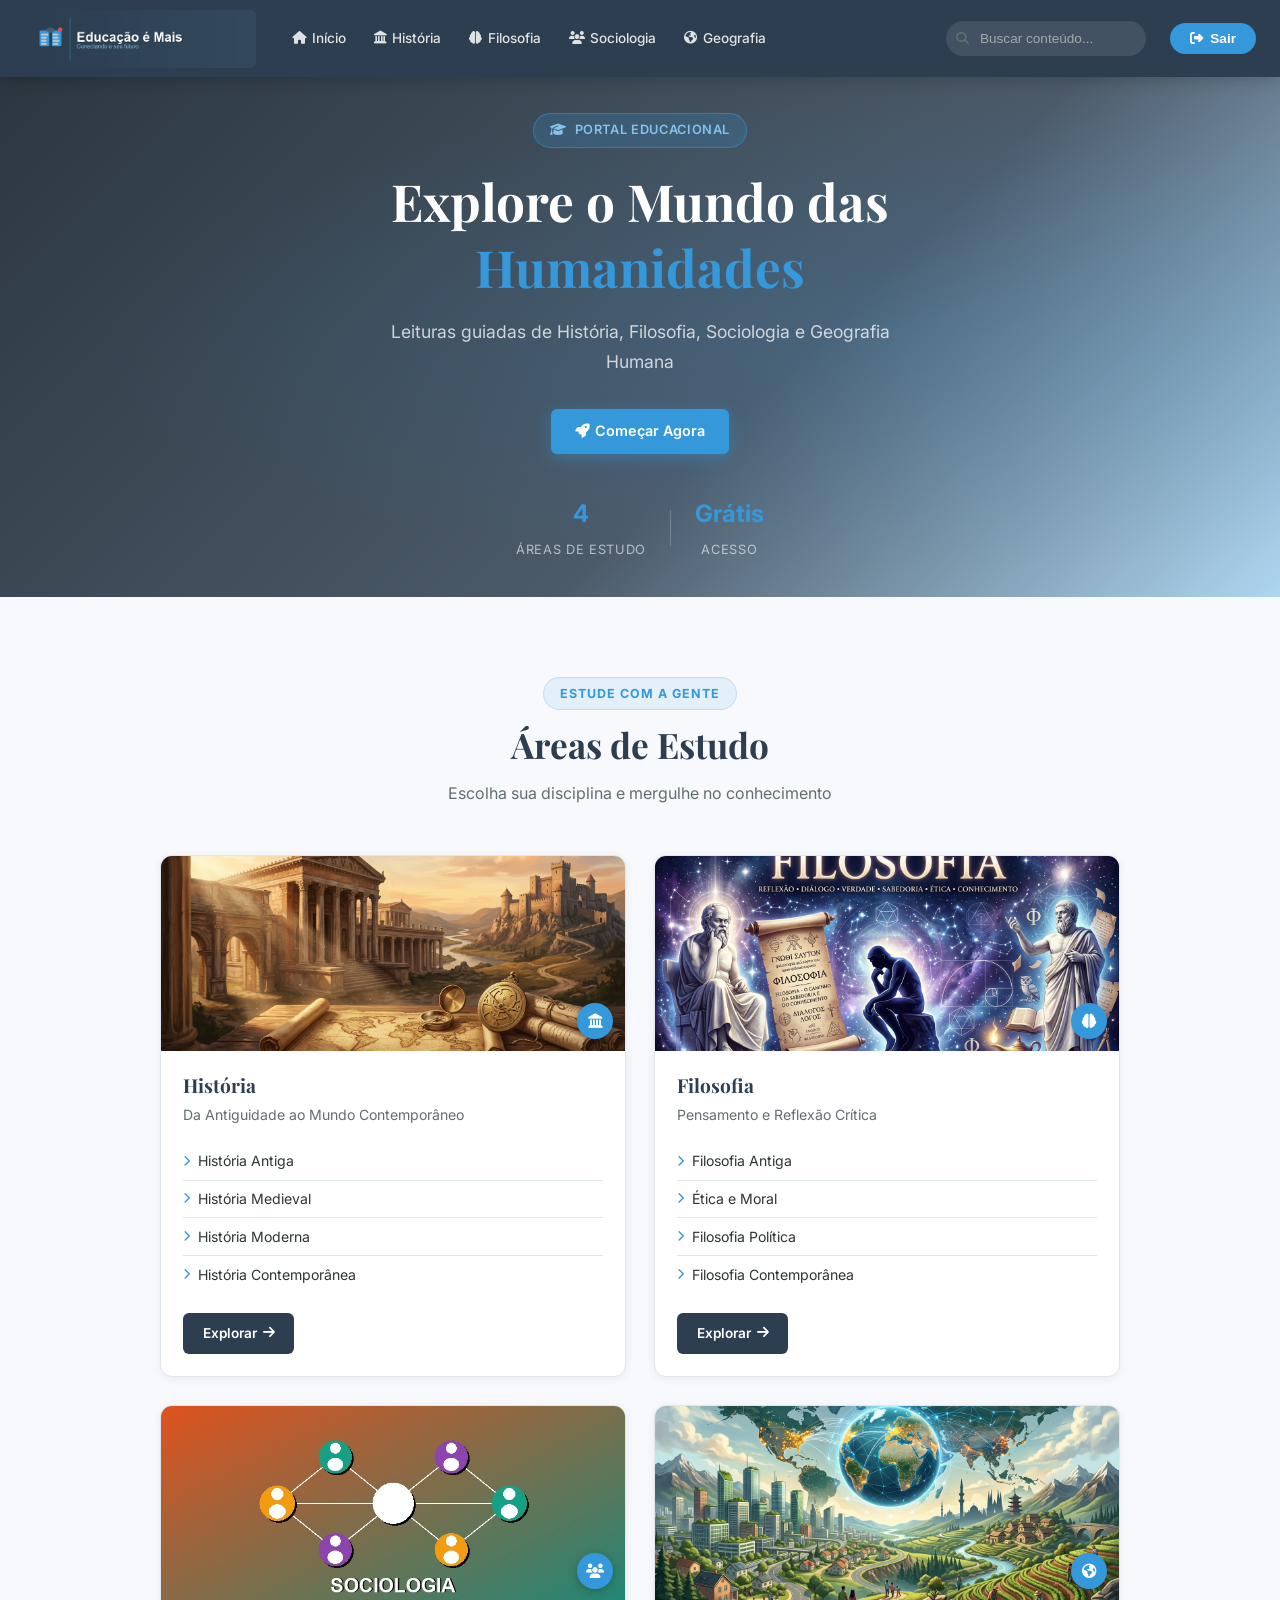
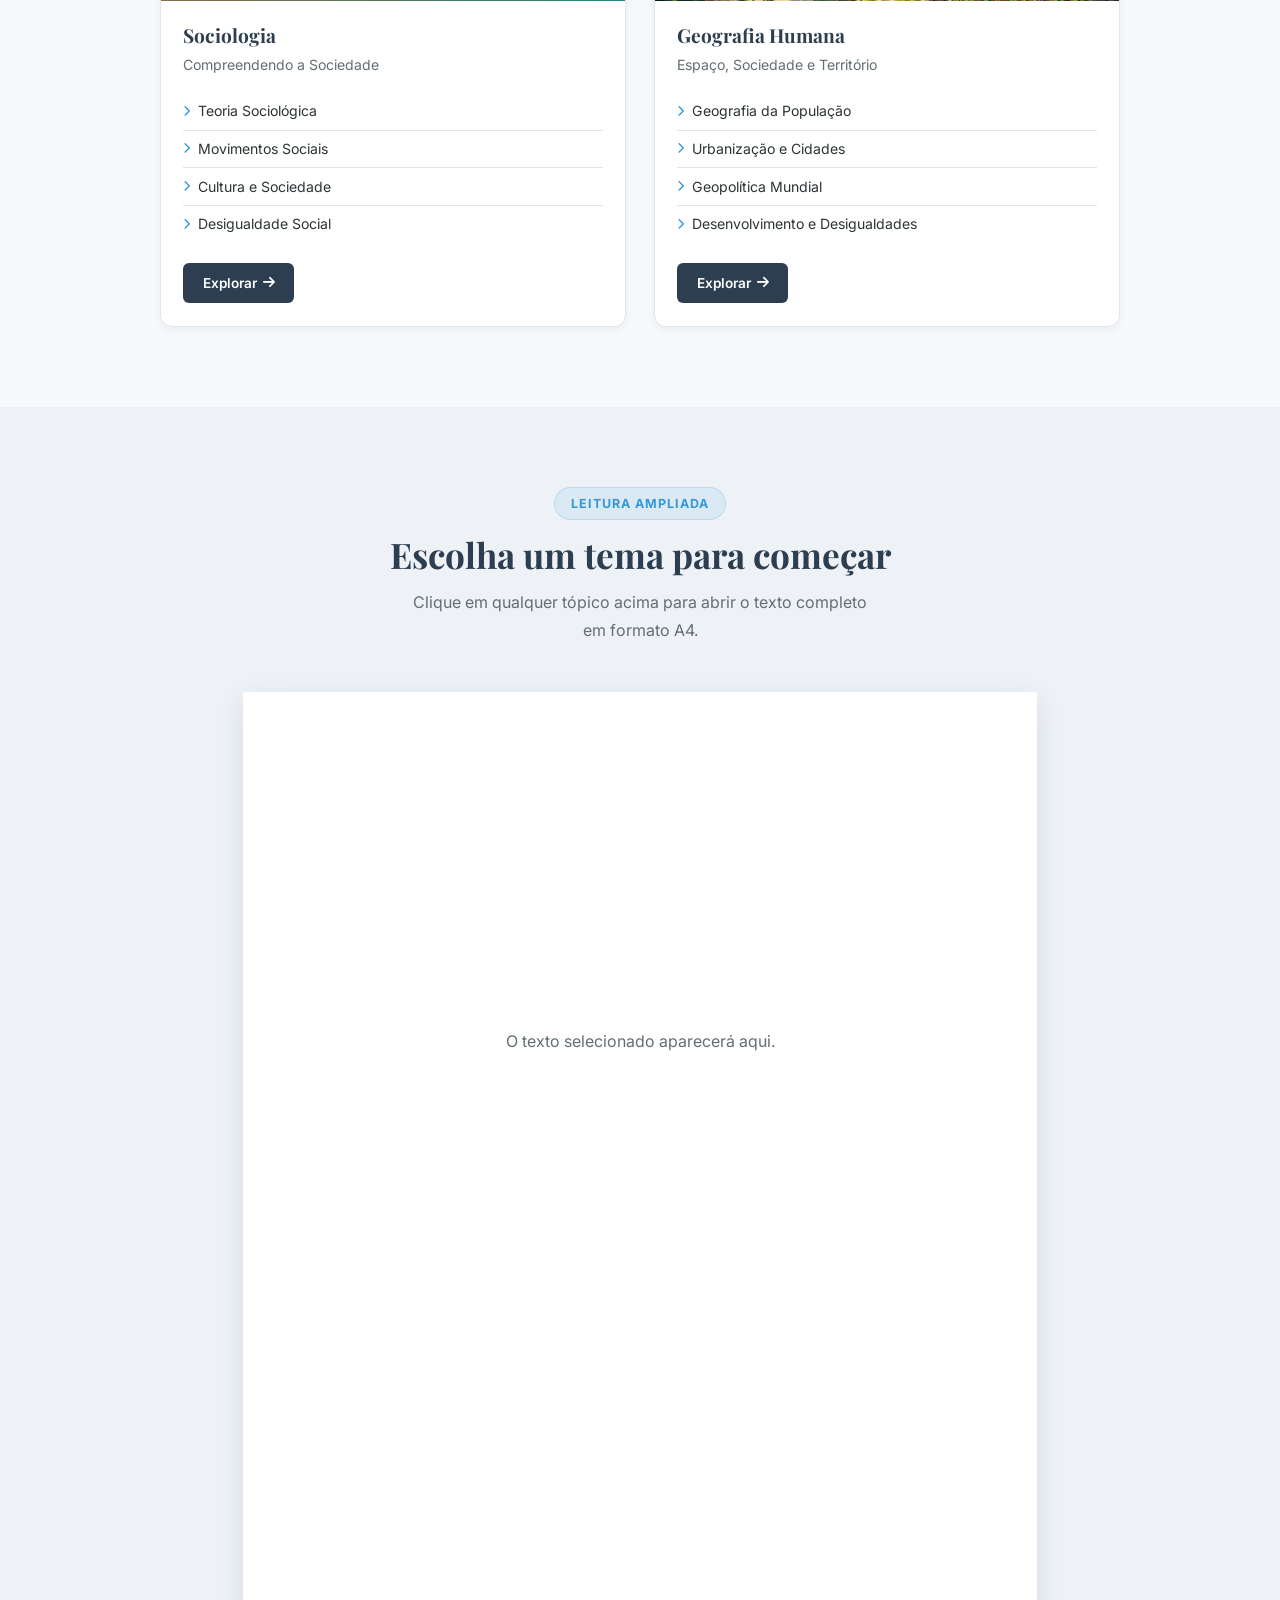
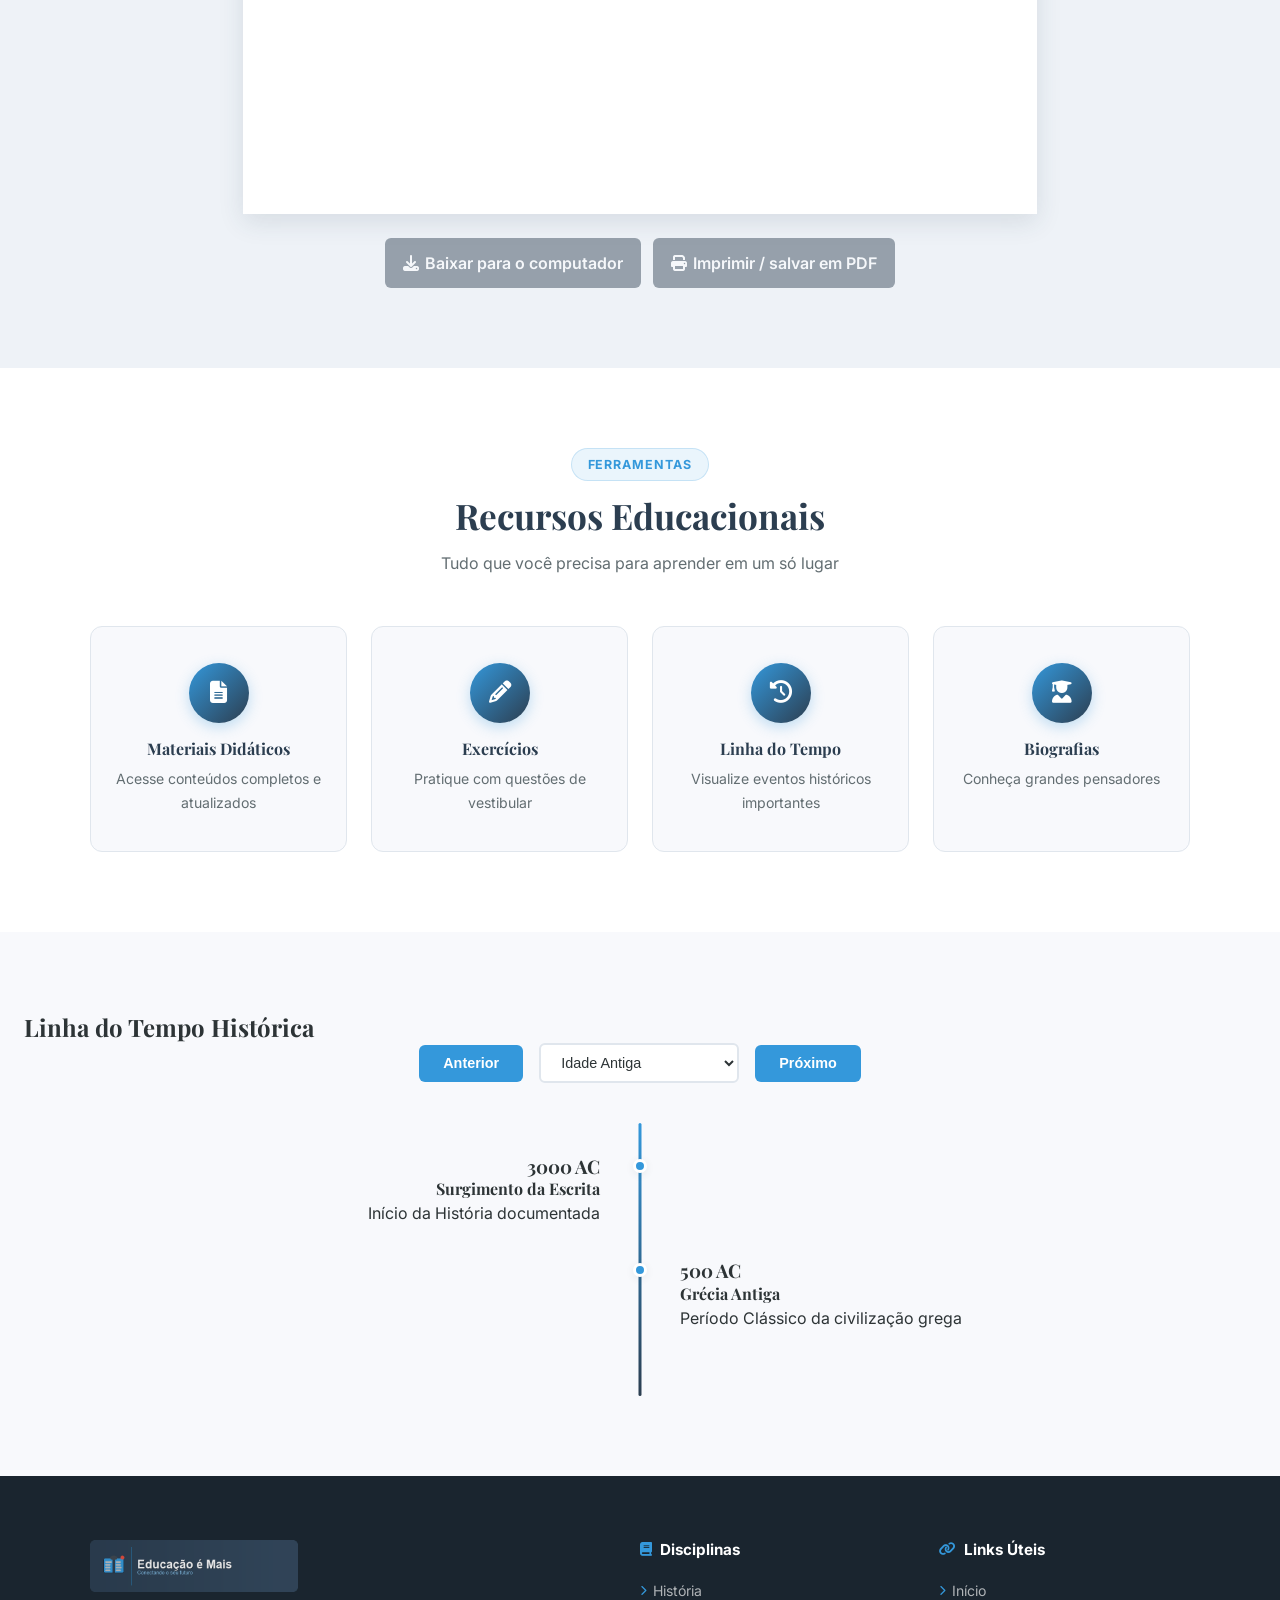
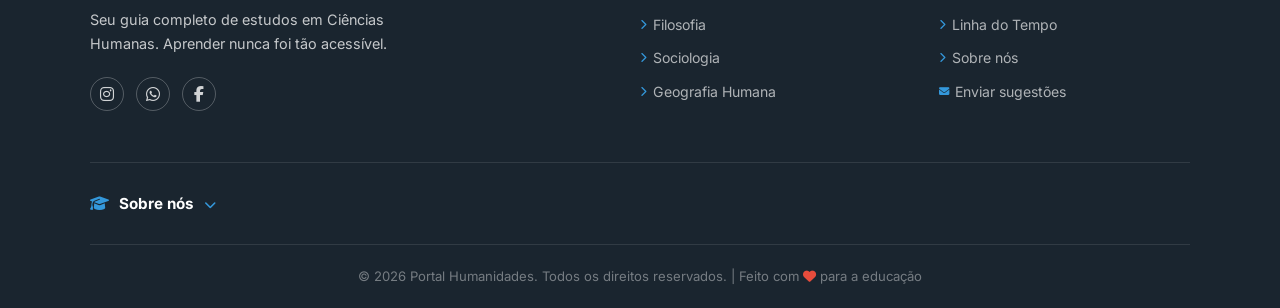
==== index.html @ 824247a7 "Add files via upload" ====
<!DOCTYPE html>
<html lang="pt-BR">

<head>
    <meta charset="UTF-8">
    <meta name="viewport" content="width=device-width, initial-scale=1.0">
    <meta name="description"
        content="Portal educacional focado em Ciências Humanas, oferecendo conteúdo em História, Filosofia, Sociologia e Geografia">
    <meta name="keywords" content="humanidades, história, filosofia, sociologia, geografia, educação">
    <meta name="author" content="Portal Humanidades">
    <meta name="robots" content="index, follow">
    <title>Portal Humanidades - Seu guia de estudos em Ciências Humanas</title>
    <link rel="stylesheet" href="styles.css">
    <link href="https://fonts.googleapis.com/css2?family=Inter:wght@300;400;500;600;700&family=Playfair+Display:wght@600;700&display=swap" rel="stylesheet">
    <link rel="stylesheet" href="https://cdnjs.cloudflare.com/ajax/libs/font-awesome/6.5.0/css/all.min.css">
</head>

<body>
    <header>
        <div id="header">
            <div id="logo">
                <a href="#inicio" aria-label="Ir para o início">
                    <img src="imagem/logotipo.png" alt="Portal Humanidades" class="logo-img" width="240" height="60">
                </a>
            </div>
            <nav class="navbar" aria-label="Navegação principal">
                <ul class="nav-links">
                    <li><a href="#inicio"><i class="fas fa-home"></i> Início</a></li>
                    <li><a href="#historia"><i class="fas fa-landmark"></i> História</a></li>
                    <li><a href="#filosofia"><i class="fas fa-brain"></i> Filosofia</a></li>
                    <li><a href="#sociologia"><i class="fas fa-users"></i> Sociologia</a></li>
                    <li><a href="#geografia"><i class="fas fa-globe-americas"></i> Geografia</a></li>
                </ul>
            </nav>
            <div class="header-actions">
                <div class="search-container">
                    <i class="fas fa-search search-icon"></i>
                    <input type="text" id="searchInput" placeholder="Buscar conteúdo..." aria-label="Campo de busca" autocomplete="off" role="combobox" aria-expanded="false" aria-controls="searchResults" aria-autocomplete="list">
                    <div class="search-results" id="searchResults" role="listbox" aria-label="Resultados da busca"></div>
                </div>
                <span id="userName" class="user-name" aria-live="polite"></span>
                <button id="logoutBtn" class="btn-login"><i class="fas fa-sign-out-alt"></i> Sair</button>
            </div>
            <button class="mobile-menu-btn" aria-label="Menu">
                <span></span><span></span><span></span>
            </button>
        </div>
    </header>

    <main>
        <section id="inicio" class="hero-section">
            <div class="hero-overlay"></div>
            <div class="hero-content">
                <span class="hero-badge"><i class="fas fa-graduation-cap"></i> Portal Educacional</span>
                <h1>Explore o Mundo das <span class="highlight">Humanidades</span></h1>
                <p>Leituras guiadas de História, Filosofia, Sociologia e Geografia Humana</p>
                <div class="hero-buttons">
                    <a href="#categorias" class="btn btn-primary-hero"><i class="fas fa-rocket"></i> Começar Agora</a>
                </div>
                <div class="hero-stats">
                    <div class="stat"><strong>4</strong><span>Áreas de estudo</span></div>
                    <div class="stat-divider"></div>
                    <div class="stat"><strong>Grátis</strong><span>Acesso</span></div>
                </div>
            </div>
        </section>

        <section id="categorias" class="categories">
            <div class="section-header">
                <span class="section-tag">Estude com a gente</span>
                <h2>Áreas de Estudo</h2>
                <p class="section-desc">Escolha sua disciplina e mergulhe no conhecimento</p>
            </div>
            <div class="cards-container">
                <div class="card" id="historia">
                    <div class="card-image"><img src="imagem/historia.jpg" alt="História - da Antiguidade ao Mundo Contemporâneo"><div class="card-badge"><i class="fas fa-landmark"></i></div></div>
                    <div class="card-body"><h3>História</h3><p>Da Antiguidade ao Mundo Contemporâneo</p><ul>
                        <li><button class="topic-link" data-reading="historia-antiga"><i class="fas fa-chevron-right"></i> História Antiga</button></li><li><button class="topic-link" data-reading="historia-medieval"><i class="fas fa-chevron-right"></i> História Medieval</button></li><li><button class="topic-link" data-reading="historia-moderna"><i class="fas fa-chevron-right"></i> História Moderna</button></li><li><button class="topic-link" data-reading="historia-contemporanea"><i class="fas fa-chevron-right"></i> História Contemporânea</button></li>
                    </ul><a href="#historia" class="card-btn">Explorar <i class="fas fa-arrow-right"></i></a></div>
                </div>
                <div class="card" id="filosofia">
                    <div class="card-image"><img src="imagem/filosofia.jpg" alt="Filosofia - Pensamento e Reflexão Crítica"><div class="card-badge"><i class="fas fa-brain"></i></div></div>
                    <div class="card-body"><h3>Filosofia</h3><p>Pensamento e Reflexão Crítica</p><ul>
                        <li><button class="topic-link" data-reading="filosofia-antiga"><i class="fas fa-chevron-right"></i> Filosofia Antiga</button></li><li><button class="topic-link" data-reading="etica-moral"><i class="fas fa-chevron-right"></i> Ética e Moral</button></li><li><button class="topic-link" data-reading="filosofia-politica"><i class="fas fa-chevron-right"></i> Filosofia Política</button></li><li><button class="topic-link" data-reading="filosofia-contemporanea"><i class="fas fa-chevron-right"></i> Filosofia Contemporânea</button></li>
                    </ul><a href="#filosofia" class="card-btn">Explorar <i class="fas fa-arrow-right"></i></a></div>
                </div>
                <div class="card" id="sociologia">
                    <div class="card-image"><img src="imagem/sociologia.jpg" alt="Sociologia - Compreendendo a Sociedade"><div class="card-badge"><i class="fas fa-users"></i></div></div>
                    <div class="card-body"><h3>Sociologia</h3><p>Compreendendo a Sociedade</p><ul>
                        <li><button class="topic-link" data-reading="teoria-sociologica"><i class="fas fa-chevron-right"></i> Teoria Sociológica</button></li><li><button class="topic-link" data-reading="movimentos-sociais"><i class="fas fa-chevron-right"></i> Movimentos Sociais</button></li><li><button class="topic-link" data-reading="cultura-sociedade"><i class="fas fa-chevron-right"></i> Cultura e Sociedade</button></li><li><button class="topic-link" data-reading="desigualdade-social"><i class="fas fa-chevron-right"></i> Desigualdade Social</button></li>
                    </ul><a href="#sociologia" class="card-btn">Explorar <i class="fas fa-arrow-right"></i></a></div>
                </div>
                <div class="card" id="geografia">
                    <div class="card-image"><img src="imagem/geografia.jpg" alt="Geografia Humana - Espaço e Sociedade"><div class="card-badge"><i class="fas fa-globe-americas"></i></div></div>
                    <div class="card-body"><h3>Geografia Humana</h3><p>Espaço, Sociedade e Território</p><ul>
                        <li><button class="topic-link" data-reading="geografia-populacao"><i class="fas fa-chevron-right"></i> Geografia da População</button></li><li><button class="topic-link" data-reading="urbanizacao-cidades"><i class="fas fa-chevron-right"></i> Urbanização e Cidades</button></li><li><button class="topic-link" data-reading="geopolitica-mundial"><i class="fas fa-chevron-right"></i> Geopolítica Mundial</button></li><li><button class="topic-link" data-reading="desenvolvimento-desigualdades"><i class="fas fa-chevron-right"></i> Desenvolvimento e Desigualdades</button></li>
                    </ul><a href="#geografia" class="card-btn">Explorar <i class="fas fa-arrow-right"></i></a></div>
                </div>
            </div>
        </section>

        <section id="leitura" class="reading-section">
            <div class="section-header">
                <span class="section-tag">Leitura ampliada</span>
                <h2 id="readingTitle">Escolha um tema para começar</h2>
                <p class="section-desc">Clique em qualquer tópico acima para abrir o texto completo em formato A4.</p>
            </div>
            <article class="reading-page" id="readingPage" aria-live="polite">
                <p class="reading-placeholder">O texto selecionado aparecerá aqui.</p>
            </article>
            <div class="reading-actions" aria-label="Exportar leitura">
                <button class="btn" id="downloadReading" type="button" disabled><i class="fas fa-download"></i> Baixar para o computador</button>
                <button class="btn" id="printReading" type="button" disabled><i class="fas fa-print"></i> Imprimir / salvar em PDF</button>
            </div>
        </section>

        <section id="recursos" class="resources">
            <div class="section-header">
                <span class="section-tag">Ferramentas</span>
                <h2>Recursos Educacionais</h2>
                <p class="section-desc">Tudo que você precisa para aprender em um só lugar</p>
            </div>
            <div class="resources-grid">
                <div class="resource-item">
                    <div class="resource-icon"><i class="fas fa-file-alt"></i></div>
                    <h3>Materiais Didáticos</h3>
                    <p>Acesse conteúdos completos e atualizados</p>
                </div>
                <div class="resource-item">
                    <div class="resource-icon"><i class="fas fa-pencil-alt"></i></div>
                    <h3>Exercícios</h3>
                    <p>Pratique com questões de vestibular</p>
                </div>
                <div class="resource-item">
                    <div class="resource-icon"><i class="fas fa-history"></i></div>
                    <h3>Linha do Tempo</h3>
                    <p>Visualize eventos históricos importantes</p>
                </div>
                <div class="resource-item">
                    <div class="resource-icon"><i class="fas fa-user-graduate"></i></div>
                    <h3>Biografias</h3>
                    <p>Conheça grandes pensadores</p>
                </div>
            </div>
        </section>

        <section id="timeline" class="timeline-section">
            <h2>Linha do Tempo Histórica</h2>
            <div class="timeline-container">
                <div class="timeline-controls">
                    <button class="btn" id="prevEra">Anterior</button>
                    <select id="eraSelector">
                        <option value="antiga">Idade Antiga</option>
                        <option value="media">Idade Média</option>
                        <option value="moderna">Idade Moderna</option>
                        <option value="contemporanea">Idade Contemporânea</option>
                    </select>
                    <button class="btn" id="nextEra">Próximo</button>
                </div>
                <div class="timeline-list" id="timelineList"></div>
            </div>
        </section>

    </main>

    <footer>
        <div class="footer-content">
            <div class="footer-section footer-brand">
                <img src="imagem/logotipo.png" alt="Portal Humanidades" class="footer-logo">
                <p>Seu guia completo de estudos em Ciências Humanas. Aprender nunca foi tão acessível.</p>
                <div class="footer-social" aria-label="Redes sociais do portal">
                    <a href="https://www.instagram.com/" target="_blank" rel="noopener noreferrer" aria-label="Abrir Instagram" title="Testar Instagram"><i class="fab fa-instagram"></i></a>
                    <a href="https://web.whatsapp.com/send?text=Olá%20do%20Portal%20Humanidades!" target="_blank" rel="noopener noreferrer" aria-label="Testar WhatsApp Web" title="Testar WhatsApp"><i class="fab fa-whatsapp"></i></a>
                    <a href="https://www.facebook.com/" target="_blank" rel="noopener noreferrer" aria-label="Abrir Facebook" title="Testar Facebook"><i class="fab fa-facebook-f"></i></a>
                </div>
            </div>
            <div class="footer-section">
                <h4><i class="fas fa-book"></i> Disciplinas</h4>
                <ul>
                    <li><a href="#historia"><i class="fas fa-chevron-right"></i> História</a></li>
                    <li><a href="#filosofia"><i class="fas fa-chevron-right"></i> Filosofia</a></li>
                    <li><a href="#sociologia"><i class="fas fa-chevron-right"></i> Sociologia</a></li>
                    <li><a href="#geografia"><i class="fas fa-chevron-right"></i> Geografia Humana</a></li>
                </ul>
            </div>
            <div class="footer-section">
                <h4><i class="fas fa-link"></i> Links Úteis</h4>
                <ul>
                    <li><a href="#inicio"><i class="fas fa-chevron-right"></i> Início</a></li>
                    <li><a href="#timeline"><i class="fas fa-chevron-right"></i> Linha do Tempo</a></li>
                    <li><a href="#sobre"><i class="fas fa-chevron-right"></i> Sobre nós</a></li>
                    <li><a href="mailto:rezendecazuza@gmail.com?subject=Satisfação%20e%20sugestões%20sobre%20o%20site"><i class="fas fa-envelope"></i> Enviar sugestões</a></li>
                </ul>
            </div>
        </div>
        <details id="sobre" class="footer-about">
            <summary><i class="fas fa-graduation-cap"></i> Sobre nós <i class="fas fa-chevron-down toggle-icon" aria-hidden="true"></i></summary>
            <p>O Portal Humanidades é uma proposta educacional para apoiar estudantes no estudo de História, Filosofia, Sociologia e Geografia Humana. O site reúne leituras organizadas, linha do tempo, busca e materiais para leitura offline, aproximando tecnologia e aprendizagem crítica.</p>
        </details>
        <div class="footer-bottom">
            <p>&copy; 2026 Portal Humanidades. Todos os direitos reservados. | Feito com <i class="fas fa-heart" style="color:#e74c3c"></i> para a educação</p>
        </div>
    </footer>

    <script src="script.js"></script>
</body>

</html>
---- styles.css ----
/* ========================================
   PORTAL HUMANIDADES — Design System
   ======================================== */

:root {
    --primary:      #2c3e50;
    --primary-dark: #1a252f;
    --secondary:    #3498db;
    --secondary-dark:#2980b9;
    --accent:       #e74c3c;
    --accent-dark:  #c0392b;
    --gold:         #f39c12;
    --text:         #2d3436;
    --text-light:   #636e72;
    --light-bg:     #f8f9fc;
    --white:        #ffffff;
    --border:       #e0e6ed;
    --shadow-sm:    0 2px 8px rgba(44,62,80,0.08);
    --shadow-md:    0 8px 24px rgba(44,62,80,0.12);
    --shadow-lg:    0 16px 40px rgba(44,62,80,0.16);
    --radius-sm:    6px;
    --radius-md:    12px;
    --radius-lg:    20px;
    --transition:   0.3s cubic-bezier(0.4,0,0.2,1);
}

/* ── Reset & Base ────────────────────────── */
*, *::before, *::after { margin:0; padding:0; box-sizing:border-box; }

html { scroll-behavior: smooth; }

body {
    font-family: 'Inter', 'Roboto', sans-serif;
    color: var(--text);
    line-height: 1.7;
    background: var(--white);
}

h1,h2,h3,h4 { font-family: 'Playfair Display', 'Georgia', serif; line-height: 1.3; }

a { text-decoration: none; color: inherit; }

img { max-width: 100%; display: block; }

/* ── HEADER ──────────────────────────────── */
header {
    background: var(--primary);
    position: sticky;
    top: 0;
    z-index: 1000;
    box-shadow: 0 2px 16px rgba(0,0,0,0.2);
}

#header {
    display: flex;
    align-items: center;
    gap: 1.5rem;
    max-width: 1300px;
    margin: 0 auto;
    padding: 0.6rem 1.5rem;
}

#logo { flex-shrink: 0; }

.logo-img {
    height: 58px;
    width: auto;
    transition: opacity var(--transition);
}
.logo-img:hover { opacity: 0.85; }

/* Nav */
.navbar { flex: 1; }

.nav-links {
    list-style: none;
    display: flex;
    align-items: center;
    gap: 0.25rem;
    flex-wrap: wrap;
}

.nav-links a {
    color: rgba(255,255,255,0.85);
    font-size: 0.85rem;
    font-weight: 500;
    padding: 0.45rem 0.75rem;
    border-radius: var(--radius-sm);
    display: flex;
    align-items: center;
    gap: 0.35rem;
    transition: background var(--transition), color var(--transition);
    white-space: nowrap;
}
.nav-links a i { font-size: 0.8rem; }
.nav-links a:hover {
    background: rgba(255,255,255,0.12);
    color: var(--white);
}

/* Header actions */
.header-actions {
    display: flex;
    align-items: center;
    gap: 0.75rem;
    flex-shrink: 0;
}

/* Search */
.search-container { position: relative; }

.search-icon {
    position: absolute;
    left: 10px;
    top: 50%;
    transform: translateY(-50%);
    color: var(--text-light);
    font-size: 0.8rem;
    pointer-events: none;
}

#searchInput {
    padding: 0.5rem 0.75rem 0.5rem 2rem;
    border: 2px solid transparent;
    border-radius: var(--radius-lg);
    background: rgba(255,255,255,0.1);
    color: white;
    font-size: 0.85rem;
    width: 200px;
    transition: all var(--transition);
    outline: none;
}
#searchInput::placeholder { color: rgba(255,255,255,0.5); }
#searchInput:focus {
    background: rgba(255,255,255,0.18);
    border-color: rgba(255,255,255,0.3);
    width: 240px;
}

.search-results {
    position: absolute;
    top: calc(100% + 8px);
    right: 0;
    width: min(380px, 90vw);
    background: white;
    border-radius: var(--radius-md);
    box-shadow: var(--shadow-lg);
    display: none;
    z-index: 1000;
    max-height: min(420px, 70vh);
    overflow-y: auto;
    border: 1px solid var(--border);
    padding: 0.35rem;
}
.search-result-item {
    display: flex;
    flex-direction: column;
    gap: 2px;
    width: 100%;
    padding: 0.6rem 0.75rem;
    background: none;
    border: none;
    border-radius: var(--radius-sm);
    text-align: left;
    font: inherit;
    color: var(--text);
    cursor: pointer;
}
.search-result-item:hover, .search-result-item.active { background: var(--light-bg); }
.search-result-item.active { box-shadow: inset 3px 0 0 var(--secondary); }
.search-result-top { display: flex; align-items: center; justify-content: space-between; gap: 0.75rem; }
.search-result-title { font-weight: 600; font-size: 0.92rem; }
.search-result-type {
    flex-shrink: 0;
    font-size: 0.66rem;
    font-weight: 700;
    text-transform: uppercase;
    letter-spacing: 0.04em;
    color: var(--secondary-dark);
    background: rgba(52,152,219,0.12);
    padding: 0.15rem 0.5rem;
    border-radius: var(--radius-lg);
}
.search-result-context {
    font-size: 0.8rem;
    color: var(--text-light);
    overflow: hidden;
    text-overflow: ellipsis;
    white-space: nowrap;
}
.search-result-item mark { background: rgba(243,156,18,0.3); color: inherit; border-radius: 2px; padding: 0 1px; }
.search-empty { padding: 1rem; text-align: center; color: var(--text-light); font-size: 0.9rem; }

/* Item encontrado pela busca, destacado por alguns segundos */
.search-highlight { outline: 3px solid var(--gold); outline-offset: 4px; border-radius: var(--radius-md); }

/* Login button */
.btn-login {
    background: var(--secondary);
    border: none;
    color: white;
    padding: 0.5rem 1.25rem;
    border-radius: var(--radius-lg);
    font-size: 0.85rem;
    font-weight: 600;
    cursor: pointer;
    display: flex;
    align-items: center;
    gap: 0.4rem;
    transition: background var(--transition), transform var(--transition);
    white-space: nowrap;
}
.btn-login:hover { background: var(--secondary-dark); transform: translateY(-1px); }

/* Mobile menu */
.mobile-menu-btn {
    display: none;
    background: none;
    border: none;
    cursor: pointer;
    padding: 8px;
    margin-left: auto;
}
.mobile-menu-btn span {
    display: block;
    width: 24px; height: 2px;
    background: white;
    margin: 5px 0;
    transition: var(--transition);
    border-radius: 2px;
}

/* ── HERO ─────────────────────────────────── */
.hero-section {
    position: relative;
    min-height: 520px;
    background:
        linear-gradient(135deg, rgba(26,37,47,0.92) 0%, rgba(44,62,80,0.85) 60%, rgba(52,152,219,0.4) 100%);
    display: flex;
    align-items: center;
    justify-content: center;
    text-align: center;
    overflow: hidden;
}

.hero-section::before {
    content: '';
    position: absolute;
    inset: 0;
    background: radial-gradient(ellipse at 70% 50%, rgba(52,152,219,0.15) 0%, transparent 65%);
}

.hero-content {
    position: relative;
    z-index: 1;
    max-width: 720px;
    padding: 2rem 1.5rem;
    animation: fadeInUp 0.8s ease forwards;
}

@keyframes fadeInUp {
    from { opacity:0; transform:translateY(30px); }
    to   { opacity:1; transform:translateY(0); }
}

.hero-badge {
    display: inline-flex;
    align-items: center;
    gap: 0.5rem;
    background: rgba(52,152,219,0.2);
    border: 1px solid rgba(52,152,219,0.5);
    color: #85c1e9;
    padding: 0.35rem 1rem;
    border-radius: var(--radius-lg);
    font-size: 0.8rem;
    font-weight: 600;
    letter-spacing: 0.05em;
    text-transform: uppercase;
    margin-bottom: 1.25rem;
}

.hero-content h1 {
    font-size: clamp(2rem, 5vw, 3.2rem);
    color: white;
    margin-bottom: 1rem;
    font-weight: 700;
}

.hero-content h1 .highlight {
    color: var(--secondary);
    position: relative;
}

.hero-content p {
    font-size: 1.1rem;
    color: rgba(255,255,255,0.75);
    margin-bottom: 2rem;
    max-width: 540px;
    margin-left: auto;
    margin-right: auto;
}

.hero-buttons {
    display: flex;
    gap: 1rem;
    justify-content: center;
    flex-wrap: wrap;
    margin-bottom: 2.5rem;
}

.btn-primary-hero {
    background: var(--secondary);
    color: white;
    padding: 0.85rem 2rem;
    border-radius: var(--radius-lg);
    font-weight: 700;
    font-size: 0.95rem;
    display: inline-flex;
    align-items: center;
    gap: 0.5rem;
    transition: all var(--transition);
    box-shadow: 0 4px 16px rgba(52,152,219,0.4);
}
.btn-primary-hero:hover {
    background: var(--secondary-dark);
    transform: translateY(-2px);
    box-shadow: 0 8px 24px rgba(52,152,219,0.5);
}

.hero-stats {
    display: flex;
    align-items: center;
    justify-content: center;
    gap: 1.5rem;
    color: white;
}

.stat { text-align: center; }
.stat strong { display: block; font-size: 1.5rem; font-weight: 700; color: var(--secondary); }
.stat span { font-size: 0.8rem; color: rgba(255,255,255,0.6); text-transform: uppercase; letter-spacing: 0.05em; }
.stat-divider { width: 1px; height: 36px; background: rgba(255,255,255,0.2); }

/* ── SECTION HEADERS ──────────────────────── */
.section-header {
    text-align: center;
    margin-bottom: 3rem;
}

.section-tag {
    display: inline-block;
    background: rgba(52,152,219,0.1);
    color: var(--secondary);
    padding: 0.3rem 1rem;
    border-radius: var(--radius-lg);
    font-size: 0.78rem;
    font-weight: 700;
    text-transform: uppercase;
    letter-spacing: 0.08em;
    margin-bottom: 0.75rem;
    border: 1px solid rgba(52,152,219,0.2);
}

.section-header h2 {
    font-size: clamp(1.6rem, 3vw, 2.2rem);
    color: var(--primary);
    margin-bottom: 0.75rem;
}

.section-desc {
    color: var(--text-light);
    font-size: 1rem;
    max-width: 480px;
    margin: 0 auto;
}

/* ── CATEGORIES / CARDS ───────────────────── */
.categories {
    padding: 5rem 1.5rem;
    background: var(--light-bg);
}

.cards-container {
    display: grid;
    grid-template-columns: repeat(2, 1fr);
    gap: 1.75rem;
    max-width: 960px;
    margin: 0 auto;
}

.card {
    background: var(--white);
    border-radius: var(--radius-md);
    overflow: hidden;
    box-shadow: var(--shadow-sm);
    border: 1px solid var(--border);
    transition: transform var(--transition), box-shadow var(--transition);
    display: flex;
    flex-direction: column;
}
.card:hover {
    transform: translateY(-6px);
    box-shadow: var(--shadow-lg);
}

.card-image {
    position: relative;
    height: 195px;
    overflow: hidden;
}
.card-image img {
    width: 100%; height: 100%;
    object-fit: cover;
    transition: transform 0.5s ease;
}
.card:hover .card-image img { transform: scale(1.07); }

.card-badge {
    position: absolute;
    bottom: 12px;
    right: 12px;
    background: var(--secondary);
    color: white;
    width: 36px; height: 36px;
    border-radius: 50%;
    display: flex; align-items: center; justify-content: center;
    font-size: 0.9rem;
    box-shadow: 0 2px 8px rgba(0,0,0,0.25);
}

.card-body { padding: 1.4rem; flex: 1; display: flex; flex-direction: column; }

.card-body h3 {
    font-size: 1.2rem;
    color: var(--primary);
    margin-bottom: 0.3rem;
}

.card-body > p {
    color: var(--text-light);
    font-size: 0.88rem;
    margin-bottom: 1rem;
}

.card-body ul { list-style: none; margin-bottom: 1.25rem; flex: 1; }
.card-body ul li {
    padding: 0.4rem 0;
    border-bottom: 1px solid var(--border);
    font-size: 0.88rem;
    color: var(--text);
    display: flex;
    align-items: center;
    gap: 0.5rem;
}
.card-body ul li:last-child { border-bottom: none; }
.card-body ul li i { color: var(--secondary); font-size: 0.7rem; }

.card-btn {
    display: inline-flex;
    align-items: center;
    gap: 0.4rem;
    background: var(--primary);
    color: white;
    padding: 0.55rem 1.2rem;
    border-radius: var(--radius-sm);
    font-size: 0.85rem;
    font-weight: 600;
    transition: background var(--transition), gap var(--transition);
    align-self: flex-start;
    margin-top: auto;
}
.card-btn:hover { background: var(--secondary); gap: 0.7rem; }

/* ── RESOURCES ────────────────────────────── */
.resources {
    padding: 5rem 1.5rem;
    background: var(--white);
}

.resources-grid {
    display: grid;
    grid-template-columns: repeat(auto-fit, minmax(220px, 1fr));
    gap: 1.5rem;
    max-width: 1100px;
    margin: 0 auto;
}

.resource-item {
    text-align: center;
    padding: 2.25rem 1.5rem;
    background: var(--light-bg);
    border-radius: var(--radius-md);
    border: 1px solid var(--border);
    transition: all var(--transition);
}
.resource-item:hover {
    transform: translateY(-5px);
    box-shadow: var(--shadow-md);
    border-color: var(--secondary);
}

.resource-icon {
    width: 60px; height: 60px;
    background: linear-gradient(135deg, var(--secondary), var(--primary));
    border-radius: 50%;
    display: flex; align-items: center; justify-content: center;
    margin: 0 auto 1rem;
    color: white;
    font-size: 1.4rem;
    box-shadow: 0 4px 14px rgba(52,152,219,0.3);
    transition: transform var(--transition);
}
.resource-item:hover .resource-icon { transform: scale(1.1) rotate(-5deg); }

.resource-item h3 {
    color: var(--primary);
    font-size: 1rem;
    margin-bottom: 0.5rem;
}
.resource-item p { color: var(--text-light); font-size: 0.88rem; }

/* ── TIMELINE ─────────────────────────────── */
.timeline-section {
    padding: 5rem 1.5rem;
    background: var(--light-bg);
}
.timeline-container { max-width: 1100px; margin: 0 auto; }

.timeline-controls {
    display: flex;
    justify-content: center;
    align-items: center;
    gap: 1rem;
    margin-bottom: 2.5rem;
}

.timeline-controls select {
    padding: 0.55rem 1rem;
    border: 2px solid var(--border);
    border-radius: var(--radius-sm);
    background: white;
    font-size: 0.9rem;
    color: var(--text);
    outline: none;
    cursor: pointer;
}
.timeline-controls select:focus { border-color: var(--secondary); }

.timeline-list { position: relative; padding: 2rem 0; }
.timeline-list::before {
    content: '';
    position: absolute;
    top: 0; left: 50%;
    width: 3px; height: 100%;
    background: linear-gradient(to bottom, var(--secondary), var(--primary));
    transform: translateX(-50%);
    border-radius: 2px;
}

.timeline-item {
    position: relative;
    margin-bottom: 2rem;
    width: 50%;
    padding: 0 2.5rem;
}
.timeline-item:nth-child(odd)  { left: 0; text-align: right; }
.timeline-item:nth-child(even) { left: 50%; }

.timeline-item::before {
    content: '';
    position: absolute;
    top: 4px; right: -7px;
    width: 14px; height: 14px;
    background: var(--secondary);
    border: 3px solid white;
    border-radius: 50%;
    box-shadow: var(--shadow-sm);
}
.timeline-item:nth-child(even)::before { left: -7px; right: auto; }

/* ── SHARED BTN ───────────────────────────── */
.btn {
    background: var(--secondary);
    color: white;
    padding: 0.65rem 1.5rem;
    border: none;
    border-radius: var(--radius-sm);
    cursor: pointer;
    font-size: 0.9rem;
    font-weight: 600;
    transition: background var(--transition), transform var(--transition);
    display: inline-flex;
    align-items: center;
    gap: 0.4rem;
}
.btn:hover { background: var(--secondary-dark); transform: translateY(-1px); }

.form-group { margin-bottom: 1.25rem; }
.form-group label {
    display: block;
    margin-bottom: 0.4rem;
    font-size: 0.88rem;
    font-weight: 600;
    color: var(--text);
}
.form-group input {
    width: 100%;
    padding: 0.7rem 0.9rem;
    border: 2px solid var(--border);
    border-radius: var(--radius-sm);
    font-size: 0.95rem;
    transition: border-color var(--transition);
    outline: none;
}
.form-group input:focus { border-color: var(--secondary); }

/* ── FOOTER ───────────────────────────────── */
footer {
    background: var(--primary-dark);
    color: rgba(255,255,255,0.75);
    padding: 4rem 1.5rem 0;
}

.footer-content {
    max-width: 1100px;
    margin: 0 auto;
    display: grid;
    grid-template-columns: 2fr 1fr 1fr;
    gap: 3rem;
    padding-bottom: 3rem;
    border-bottom: 1px solid rgba(255,255,255,0.1);
}

.footer-logo {
    height: 52px;
    width: auto;
    margin-bottom: 1rem;
    opacity: 0.9;
}

.footer-brand p { font-size: 0.9rem; line-height: 1.7; max-width: 300px; margin-bottom: 1.25rem; }

.footer-social { display: flex; gap: 0.75rem; }
.footer-social a {
    width: 34px;
    height: 34px;
    display: inline-flex;
    align-items: center;
    justify-content: center;
    border: 1px solid rgba(255,255,255,0.25);
    border-radius: 50%;
    color: rgba(255,255,255,0.8);
    transition: background var(--transition), border-color var(--transition), color var(--transition), transform var(--transition);
}
.footer-social a:hover { background: var(--secondary); border-color: var(--secondary); color: white; transform: translateY(-2px); }

.footer-section h4 {
    color: white;
    font-size: 0.95rem;
    font-family: 'Inter', sans-serif;
    font-weight: 700;
    margin-bottom: 1.25rem;
    display: flex;
    align-items: center;
    gap: 0.5rem;
}
.footer-section h4 i { color: var(--secondary); font-size: 0.85rem; }

.footer-section ul { list-style: none; }
.footer-section ul li { margin-bottom: 0.6rem; }
.footer-section ul li a {
    color: rgba(255,255,255,0.65);
    font-size: 0.88rem;
    display: flex;
    align-items: center;
    gap: 0.4rem;
    transition: color var(--transition), gap var(--transition);
}
.footer-section ul li a i { font-size: 0.65rem; color: var(--secondary); }
.footer-section ul li a:hover { color: white; gap: 0.7rem; }

.footer-about {
    max-width: 1100px;
    margin: 0 auto;
    padding: 1.75rem 0;
    border-bottom: 1px solid rgba(255,255,255,0.1);
}
.footer-about summary { color: white; font-size: 0.95rem; font-weight: 700; cursor: pointer; list-style: none; }
.footer-about summary::-webkit-details-marker { display: none; }
.footer-about summary > i:first-child { color: var(--secondary); margin-right: 0.4rem; }
.footer-about .toggle-icon { color: var(--secondary); margin-left: 0.4rem; font-size: 0.75rem; transition: transform var(--transition); }
.footer-about[open] .toggle-icon { transform: rotate(180deg); }
.footer-about p { max-width: 820px; font-size: 0.88rem; line-height: 1.7; color: rgba(255,255,255,0.65); }

.footer-bottom {
    text-align: center;
    padding: 1.25rem 0;
    font-size: 0.82rem;
    color: rgba(255,255,255,0.4);
}

/* ── NOTIFICATIONS ────────────────────────── */
.notification {
    position: fixed;
    bottom: 24px; right: 24px;
    padding: 1rem 1.5rem;
    border-radius: var(--radius-md);
    color: white;
    z-index: 2000;
    font-weight: 600;
    font-size: 0.9rem;
    box-shadow: var(--shadow-lg);
    animation: slideIn 0.3s ease-out;
}
.notification.success { background: #27ae60; }
.notification.error   { background: var(--accent); }

@keyframes slideIn {
    from { transform: translateX(120%); opacity: 0; }
    to   { transform: translateX(0);   opacity: 1; }
}

/* ── AUTH PAGES ───────────────────────────── */
.auth-page {
    background: linear-gradient(135deg, var(--primary) 0%, var(--secondary) 100%);
    min-height: 100vh;
    display: flex;
    align-items: center;
    justify-content: center;
}
.auth-container { width: 100%; max-width: 420px; padding: 1.5rem; }

.auth-box {
    background: white;
    padding: 2.5rem;
    border-radius: var(--radius-md);
    box-shadow: var(--shadow-lg);
}
.auth-logo { display: block; margin: 0 auto 2rem; max-width: 180px; }
.auth-box h2 { text-align: center; color: var(--primary); margin-bottom: 2rem; }
.auth-box .form-group { margin-bottom: 1.25rem; }
.auth-box label { display: block; margin-bottom: 0.4rem; font-size: 0.88rem; font-weight: 600; color: var(--text); }
.auth-box input {
    width: 100%; padding: 0.75rem;
    border: 2px solid var(--border);
    border-radius: var(--radius-sm);
    font-size: 0.95rem; outline: none;
    transition: border-color var(--transition);
}
.auth-box input:focus { border-color: var(--secondary); }
.auth-input-visibility { position: relative; }
.auth-box .auth-input-visibility input { padding-right: 5rem; }
.visibility-toggle {
    position: absolute;
    top: 50%;
    right: 0.75rem;
    transform: translateY(-50%);
    display: inline-flex;
    align-items: center;
    gap: 0.3rem;
    padding: 0.25rem 0;
    border: 0;
    background: transparent;
    color: var(--secondary-dark);
    font: inherit;
    font-size: 0.82rem;
    font-weight: 600;
    cursor: pointer;
}
.visibility-icon {
    width: 1rem;
    height: 1rem;
    fill: none;
    stroke: currentColor;
    stroke-width: 1.8;
    stroke-linecap: round;
    stroke-linejoin: round;
}
.visibility-icon-slash { display: none; }
.visibility-toggle[aria-pressed="true"] .visibility-icon-slash { display: initial; }
.visibility-toggle:focus-visible {
    outline: 2px solid var(--secondary);
    outline-offset: 2px;
}

.auth-box .btn-primary {
    width: 100%; padding: 0.85rem;
    background: var(--secondary); color: white;
    border: none; border-radius: var(--radius-sm);
    font-size: 1rem; font-weight: 700;
    cursor: pointer;
    transition: background var(--transition), transform var(--transition);
}
.auth-box .btn-primary:hover { background: var(--secondary-dark); transform: translateY(-1px); }

.auth-links { text-align: center; margin-top: 1.5rem; font-size: 0.9rem; color: var(--text-light); }
.auth-links a { color: var(--secondary); font-weight: 600; }
.auth-links a:hover { text-decoration: underline; }

/* ── ACCESSIBILITY ────────────────────────── */
:focus-visible { outline: 3px solid var(--secondary); outline-offset: 3px; }

/* ── RESPONSIVE ───────────────────────────── */
@media (max-width: 900px) {
    .footer-content { grid-template-columns: 1fr 1fr; }
    .footer-brand { grid-column: 1 / -1; }
}

@media (max-width: 768px) {
    #header { flex-wrap: wrap; gap: 0.75rem; padding: 0.75rem 1rem; }

    .navbar { order: 3; width: 100%; display: none; }
    .navbar.active { display: block; }

    .nav-links {
        flex-direction: column;
        gap: 0;
        border-top: 1px solid rgba(255,255,255,0.1);
        padding-top: 0.5rem;
    }
    .nav-links a { padding: 0.65rem 0.5rem; border-radius: 0; }

    .header-actions { margin-left: auto; }
    #searchInput { width: 150px; }

    .mobile-menu-btn { display: flex; flex-direction: column; margin-left: 0; }

    .hero-section { min-height: 400px; }
    .hero-stats { gap: 1rem; }

    .cards-container { grid-template-columns: 1fr; max-width: 480px; }

    .footer-content { grid-template-columns: 1fr; gap: 2rem; }
    .footer-brand { grid-column: auto; }
}

@media (max-width: 480px) {
    .hero-buttons { flex-direction: column; align-items: center; }
    .hero-stats { flex-wrap: wrap; gap: 0.75rem; }
    .stat-divider { display: none; }
    #searchInput { width: 120px; }
    .header-actions { gap: 0.5rem; }
    .btn-login { padding: 0.4rem 0.8rem; font-size: 0.8rem; }
}


/* ── CORREÇÕES / ITENS QUE O JS USA ───────── */
[id] { scroll-margin-top: 90px; }   /* o cabeçalho fixo não cobre o destino das âncoras */

.user-name {
    color: rgba(255,255,255,0.85);
    font-size: 0.85rem;
    font-weight: 500;
    white-space: nowrap;
    max-width: 160px;
    overflow: hidden;
    text-overflow: ellipsis;
}

.auth-logo { border-radius: var(--radius-sm); }

/* Menu hambúrguer vira "X" quando aberto */
.mobile-menu-btn.open span:nth-child(1) { transform: translateY(7px) rotate(45deg); }
.mobile-menu-btn.open span:nth-child(2) { opacity: 0; }
.mobile-menu-btn.open span:nth-child(3) { transform: translateY(-7px) rotate(-45deg); }

/* Botão "voltar ao topo" */
.scroll-to-top {
    display: none;
    position: fixed;
    bottom: 24px; left: 24px;
    width: 44px; height: 44px;
    border: none;
    border-radius: 50%;
    background: var(--secondary);
    color: white;
    font-size: 1.3rem;
    line-height: 1;
    cursor: pointer;
    box-shadow: var(--shadow-md);
    z-index: 900;
    transition: background var(--transition), transform var(--transition);
}
.scroll-to-top:hover { background: var(--secondary-dark); transform: translateY(-2px); }

/* Busca no celular: a lista ocupa a largura da tela, logo abaixo do cabeçalho */
@media (max-width: 768px) {
    .search-results {
        position: fixed;
        top: calc(var(--search-top, 70px) + 6px);
        left: 1rem;
        right: 1rem;
        width: auto;
    }
}


/* ── LEITURAS EM FORMATO A4 ───────────────── */
.topic-link { width: 100%; border: 0; background: transparent; color: inherit; cursor: pointer; display: flex; align-items: center; gap: .5rem; padding: 0; text-align: left; font: inherit; }
.topic-link:hover { color: var(--secondary-dark); }
.topic-link i { color: var(--secondary); font-size: .7rem; }
.reading-section { padding: 5rem 1.5rem; background: #eef2f7; }
.reading-page { width: min(100%, 210mm); min-height: 297mm; margin: 0 auto; padding: 20mm; background: var(--white); box-shadow: var(--shadow-md); color: #222; font-family: Georgia, 'Times New Roman', serif; font-size: 12pt; line-height: .5cm; }
.reading-page h3 { color: var(--primary); font-size: 20pt; line-height: 1.3; margin-bottom: 1cm; }
.reading-page p { margin: 0 0 .5cm; text-align: justify; }
.reading-placeholder { color: var(--text-light); text-align: center !important; padding-top: 7cm; font-family: 'Inter', sans-serif; }
.reading-actions { display: flex; justify-content: center; flex-wrap: wrap; gap: .75rem; margin: 1.5rem auto 0; }
.reading-actions .btn { border: 0; background: var(--primary); color: var(--white); padding: .7rem 1.1rem; border-radius: var(--radius-sm); cursor: pointer; font: inherit; font-weight: 600; }
.reading-actions .btn:hover:not(:disabled) { background: var(--secondary); }
.reading-actions .btn:disabled { opacity: .45; cursor: not-allowed; }
@media print { header, footer, .hero-section, .categories, .resources, .timeline-section, .section-header, .reading-actions { display: none !important; } .reading-section { padding: 0; background: white; } .reading-page { width: 210mm; min-height: 297mm; box-shadow: none; margin: 0; } }
@media (max-width: 600px) { .reading-page { padding: 12mm; } }
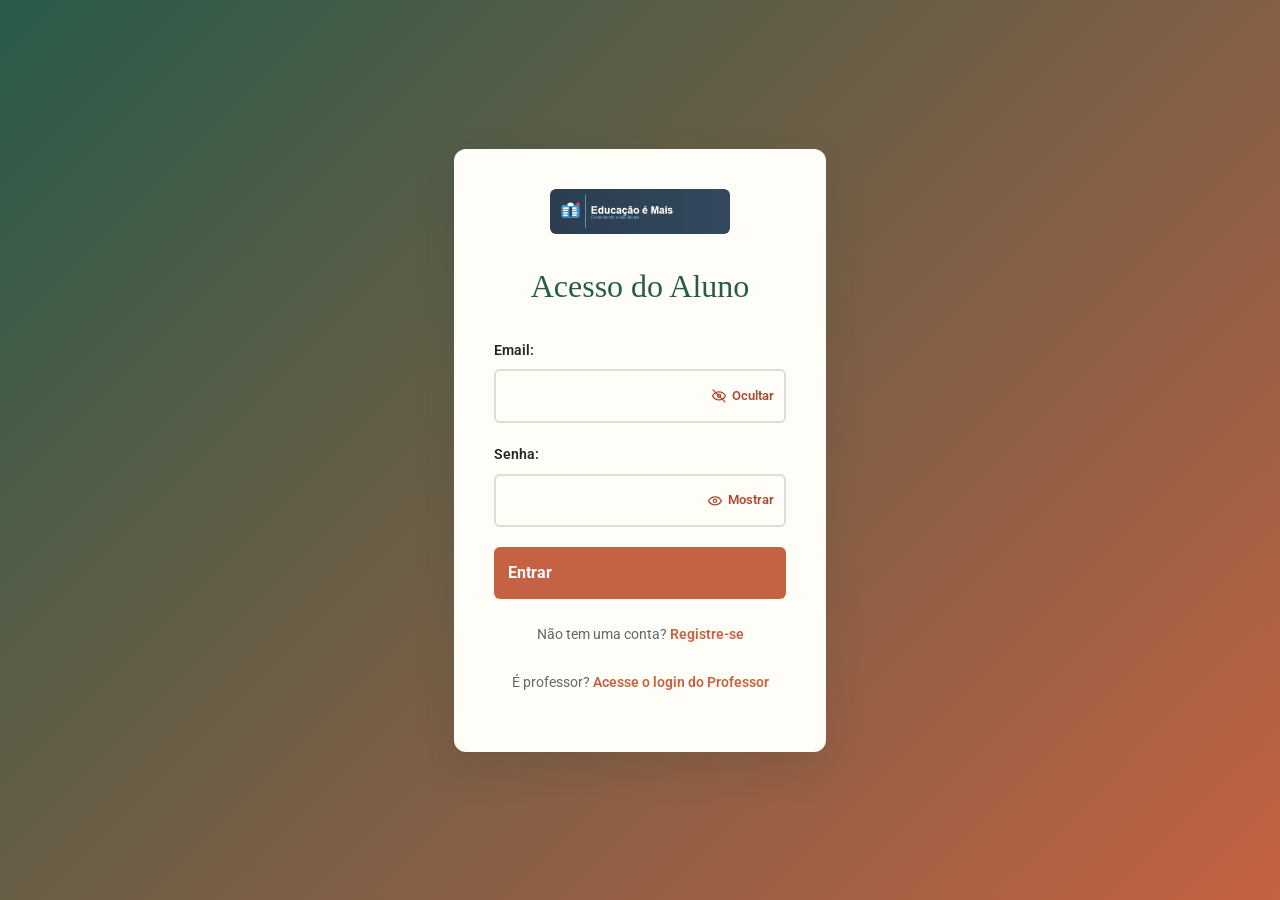
==== commit 78133339: "Add root index.html redirect to the default login page so the site entrypoint exists when split into" ====
--- a/index.html
+++ b/index.html
@@ -1,208 +1,16 @@
 <!DOCTYPE html>
 <html lang="pt-BR">
-
-<head>
-    <meta charset="UTF-8">
-    <meta name="viewport" content="width=device-width, initial-scale=1.0">
-    <meta name="description"
-        content="Portal educacional focado em Ciências Humanas, oferecendo conteúdo em História, Filosofia, Sociologia e Geografia">
-    <meta name="keywords" content="humanidades, história, filosofia, sociologia, geografia, educação">
-    <meta name="author" content="Portal Humanidades">
-    <meta name="robots" content="index, follow">
-    <title>Portal Humanidades - Seu guia de estudos em Ciências Humanas</title>
-    <link rel="stylesheet" href="styles.css">
-    <link href="https://fonts.googleapis.com/css2?family=Inter:wght@300;400;500;600;700&family=Playfair+Display:wght@600;700&display=swap" rel="stylesheet">
-    <link rel="stylesheet" href="https://cdnjs.cloudflare.com/ajax/libs/font-awesome/6.5.0/css/all.min.css">
-</head>
-
-<body>
-    <header>
-        <div id="header">
-            <div id="logo">
-                <a href="#inicio" aria-label="Ir para o início">
-                    <img src="imagem/logotipo.png" alt="Portal Humanidades" class="logo-img" width="240" height="60">
-                </a>
-            </div>
-            <nav class="navbar" aria-label="Navegação principal">
-                <ul class="nav-links">
-                    <li><a href="#inicio"><i class="fas fa-home"></i> Início</a></li>
-                    <li><a href="#historia"><i class="fas fa-landmark"></i> História</a></li>
-                    <li><a href="#filosofia"><i class="fas fa-brain"></i> Filosofia</a></li>
-                    <li><a href="#sociologia"><i class="fas fa-users"></i> Sociologia</a></li>
-                    <li><a href="#geografia"><i class="fas fa-globe-americas"></i> Geografia</a></li>
-                </ul>
-            </nav>
-            <div class="header-actions">
-                <div class="search-container">
-                    <i class="fas fa-search search-icon"></i>
-                    <input type="text" id="searchInput" placeholder="Buscar conteúdo..." aria-label="Campo de busca" autocomplete="off" role="combobox" aria-expanded="false" aria-controls="searchResults" aria-autocomplete="list">
-                    <div class="search-results" id="searchResults" role="listbox" aria-label="Resultados da busca"></div>
-                </div>
-                <span id="userName" class="user-name" aria-live="polite"></span>
-                <button id="logoutBtn" class="btn-login"><i class="fas fa-sign-out-alt"></i> Sair</button>
-            </div>
-            <button class="mobile-menu-btn" aria-label="Menu">
-                <span></span><span></span><span></span>
-            </button>
-        </div>
-    </header>
-
-    <main>
-        <section id="inicio" class="hero-section">
-            <div class="hero-overlay"></div>
-            <div class="hero-content">
-                <span class="hero-badge"><i class="fas fa-graduation-cap"></i> Portal Educacional</span>
-                <h1>Explore o Mundo das <span class="highlight">Humanidades</span></h1>
-                <p>Leituras guiadas de História, Filosofia, Sociologia e Geografia Humana</p>
-                <div class="hero-buttons">
-                    <a href="#categorias" class="btn btn-primary-hero"><i class="fas fa-rocket"></i> Começar Agora</a>
-                </div>
-                <div class="hero-stats">
-                    <div class="stat"><strong>4</strong><span>Áreas de estudo</span></div>
-                    <div class="stat-divider"></div>
-                    <div class="stat"><strong>Grátis</strong><span>Acesso</span></div>
-                </div>
-            </div>
-        </section>
-
-        <section id="categorias" class="categories">
-            <div class="section-header">
-                <span class="section-tag">Estude com a gente</span>
-                <h2>Áreas de Estudo</h2>
-                <p class="section-desc">Escolha sua disciplina e mergulhe no conhecimento</p>
-            </div>
-            <div class="cards-container">
-                <div class="card" id="historia">
-                    <div class="card-image"><img src="imagem/historia.jpg" alt="História - da Antiguidade ao Mundo Contemporâneo"><div class="card-badge"><i class="fas fa-landmark"></i></div></div>
-                    <div class="card-body"><h3>História</h3><p>Da Antiguidade ao Mundo Contemporâneo</p><ul>
-                        <li><button class="topic-link" data-reading="historia-antiga"><i class="fas fa-chevron-right"></i> História Antiga</button></li><li><button class="topic-link" data-reading="historia-medieval"><i class="fas fa-chevron-right"></i> História Medieval</button></li><li><button class="topic-link" data-reading="historia-moderna"><i class="fas fa-chevron-right"></i> História Moderna</button></li><li><button class="topic-link" data-reading="historia-contemporanea"><i class="fas fa-chevron-right"></i> História Contemporânea</button></li>
-                    </ul><a href="#historia" class="card-btn">Explorar <i class="fas fa-arrow-right"></i></a></div>
-                </div>
-                <div class="card" id="filosofia">
-                    <div class="card-image"><img src="imagem/filosofia.jpg" alt="Filosofia - Pensamento e Reflexão Crítica"><div class="card-badge"><i class="fas fa-brain"></i></div></div>
-                    <div class="card-body"><h3>Filosofia</h3><p>Pensamento e Reflexão Crítica</p><ul>
-                        <li><button class="topic-link" data-reading="filosofia-antiga"><i class="fas fa-chevron-right"></i> Filosofia Antiga</button></li><li><button class="topic-link" data-reading="etica-moral"><i class="fas fa-chevron-right"></i> Ética e Moral</button></li><li><button class="topic-link" data-reading="filosofia-politica"><i class="fas fa-chevron-right"></i> Filosofia Política</button></li><li><button class="topic-link" data-reading="filosofia-contemporanea"><i class="fas fa-chevron-right"></i> Filosofia Contemporânea</button></li>
-                    </ul><a href="#filosofia" class="card-btn">Explorar <i class="fas fa-arrow-right"></i></a></div>
-                </div>
-                <div class="card" id="sociologia">
-                    <div class="card-image"><img src="imagem/sociologia.jpg" alt="Sociologia - Compreendendo a Sociedade"><div class="card-badge"><i class="fas fa-users"></i></div></div>
-                    <div class="card-body"><h3>Sociologia</h3><p>Compreendendo a Sociedade</p><ul>
-                        <li><button class="topic-link" data-reading="teoria-sociologica"><i class="fas fa-chevron-right"></i> Teoria Sociológica</button></li><li><button class="topic-link" data-reading="movimentos-sociais"><i class="fas fa-chevron-right"></i> Movimentos Sociais</button></li><li><button class="topic-link" data-reading="cultura-sociedade"><i class="fas fa-chevron-right"></i> Cultura e Sociedade</button></li><li><button class="topic-link" data-reading="desigualdade-social"><i class="fas fa-chevron-right"></i> Desigualdade Social</button></li>
-                    </ul><a href="#sociologia" class="card-btn">Explorar <i class="fas fa-arrow-right"></i></a></div>
-                </div>
-                <div class="card" id="geografia">
-                    <div class="card-image"><img src="imagem/geografia.jpg" alt="Geografia Humana - Espaço e Sociedade"><div class="card-badge"><i class="fas fa-globe-americas"></i></div></div>
-                    <div class="card-body"><h3>Geografia Humana</h3><p>Espaço, Sociedade e Território</p><ul>
-                        <li><button class="topic-link" data-reading="geografia-populacao"><i class="fas fa-chevron-right"></i> Geografia da População</button></li><li><button class="topic-link" data-reading="urbanizacao-cidades"><i class="fas fa-chevron-right"></i> Urbanização e Cidades</button></li><li><button class="topic-link" data-reading="geopolitica-mundial"><i class="fas fa-chevron-right"></i> Geopolítica Mundial</button></li><li><button class="topic-link" data-reading="desenvolvimento-desigualdades"><i class="fas fa-chevron-right"></i> Desenvolvimento e Desigualdades</button></li>
-                    </ul><a href="#geografia" class="card-btn">Explorar <i class="fas fa-arrow-right"></i></a></div>
-                </div>
-            </div>
-        </section>
-
-        <section id="leitura" class="reading-section">
-            <div class="section-header">
-                <span class="section-tag">Leitura ampliada</span>
-                <h2 id="readingTitle">Escolha um tema para começar</h2>
-                <p class="section-desc">Clique em qualquer tópico acima para abrir o texto completo em formato A4.</p>
-            </div>
-            <article class="reading-page" id="readingPage" aria-live="polite">
-                <p class="reading-placeholder">O texto selecionado aparecerá aqui.</p>
-            </article>
-            <div class="reading-actions" aria-label="Exportar leitura">
-                <button class="btn" id="downloadReading" type="button" disabled><i class="fas fa-download"></i> Baixar para o computador</button>
-                <button class="btn" id="printReading" type="button" disabled><i class="fas fa-print"></i> Imprimir / salvar em PDF</button>
-            </div>
-        </section>
-
-        <section id="recursos" class="resources">
-            <div class="section-header">
-                <span class="section-tag">Ferramentas</span>
-                <h2>Recursos Educacionais</h2>
-                <p class="section-desc">Tudo que você precisa para aprender em um só lugar</p>
-            </div>
-            <div class="resources-grid">
-                <div class="resource-item">
-                    <div class="resource-icon"><i class="fas fa-file-alt"></i></div>
-                    <h3>Materiais Didáticos</h3>
-                    <p>Acesse conteúdos completos e atualizados</p>
-                </div>
-                <div class="resource-item">
-                    <div class="resource-icon"><i class="fas fa-pencil-alt"></i></div>
-                    <h3>Exercícios</h3>
-                    <p>Pratique com questões de vestibular</p>
-                </div>
-                <div class="resource-item">
-                    <div class="resource-icon"><i class="fas fa-history"></i></div>
-                    <h3>Linha do Tempo</h3>
-                    <p>Visualize eventos históricos importantes</p>
-                </div>
-                <div class="resource-item">
-                    <div class="resource-icon"><i class="fas fa-user-graduate"></i></div>
-                    <h3>Biografias</h3>
-                    <p>Conheça grandes pensadores</p>
-                </div>
-            </div>
-        </section>
-
-        <section id="timeline" class="timeline-section">
-            <h2>Linha do Tempo Histórica</h2>
-            <div class="timeline-container">
-                <div class="timeline-controls">
-                    <button class="btn" id="prevEra">Anterior</button>
-                    <select id="eraSelector">
-                        <option value="antiga">Idade Antiga</option>
-                        <option value="media">Idade Média</option>
-                        <option value="moderna">Idade Moderna</option>
-                        <option value="contemporanea">Idade Contemporânea</option>
-                    </select>
-                    <button class="btn" id="nextEra">Próximo</button>
-                </div>
-                <div class="timeline-list" id="timelineList"></div>
-            </div>
-        </section>
-
-    </main>
-
-    <footer>
-        <div class="footer-content">
-            <div class="footer-section footer-brand">
-                <img src="imagem/logotipo.png" alt="Portal Humanidades" class="footer-logo">
-                <p>Seu guia completo de estudos em Ciências Humanas. Aprender nunca foi tão acessível.</p>
-                <div class="footer-social" aria-label="Redes sociais do portal">
-                    <a href="https://www.instagram.com/" target="_blank" rel="noopener noreferrer" aria-label="Abrir Instagram" title="Testar Instagram"><i class="fab fa-instagram"></i></a>
-                    <a href="https://web.whatsapp.com/send?text=Olá%20do%20Portal%20Humanidades!" target="_blank" rel="noopener noreferrer" aria-label="Testar WhatsApp Web" title="Testar WhatsApp"><i class="fab fa-whatsapp"></i></a>
-                    <a href="https://www.facebook.com/" target="_blank" rel="noopener noreferrer" aria-label="Abrir Facebook" title="Testar Facebook"><i class="fab fa-facebook-f"></i></a>
-                </div>
-            </div>
-            <div class="footer-section">
-                <h4><i class="fas fa-book"></i> Disciplinas</h4>
-                <ul>
-                    <li><a href="#historia"><i class="fas fa-chevron-right"></i> História</a></li>
-                    <li><a href="#filosofia"><i class="fas fa-chevron-right"></i> Filosofia</a></li>
-                    <li><a href="#sociologia"><i class="fas fa-chevron-right"></i> Sociologia</a></li>
-                    <li><a href="#geografia"><i class="fas fa-chevron-right"></i> Geografia Humana</a></li>
-                </ul>
-            </div>
-            <div class="footer-section">
-                <h4><i class="fas fa-link"></i> Links Úteis</h4>
-                <ul>
-                    <li><a href="#inicio"><i class="fas fa-chevron-right"></i> Início</a></li>
-                    <li><a href="#timeline"><i class="fas fa-chevron-right"></i> Linha do Tempo</a></li>
-                    <li><a href="#sobre"><i class="fas fa-chevron-right"></i> Sobre nós</a></li>
-                    <li><a href="mailto:rezendecazuza@gmail.com?subject=Satisfação%20e%20sugestões%20sobre%20o%20site"><i class="fas fa-envelope"></i> Enviar sugestões</a></li>
-                </ul>
-            </div>
-        </div>
-        <details id="sobre" class="footer-about">
-            <summary><i class="fas fa-graduation-cap"></i> Sobre nós <i class="fas fa-chevron-down toggle-icon" aria-hidden="true"></i></summary>
-            <p>O Portal Humanidades é uma proposta educacional para apoiar estudantes no estudo de História, Filosofia, Sociologia e Geografia Humana. O site reúne leituras organizadas, linha do tempo, busca e materiais para leitura offline, aproximando tecnologia e aprendizagem crítica.</p>
-        </details>
-        <div class="footer-bottom">
-            <p>&copy; 2026 Portal Humanidades. Todos os direitos reservados. | Feito com <i class="fas fa-heart" style="color:#e74c3c"></i> para a educação</p>
-        </div>
-    </footer>
-
-    <script src="script.js"></script>
-</body>
-
+  <head>
+    <meta charset="UTF-8" />
+    <meta http-equiv="refresh" content="0; url=login_aluno.html" />
+    <meta name="viewport" content="width=device-width, initial-scale=1.0" />
+    <title>Horizonte Educacional</title>
+    <script>
+      window.location.replace("login_aluno.html");
+    </script>
+  </head>
+  <body>
+    <p>Redirecionando para a página de login...</p>
+    <p><a href="login_aluno.html">Clique aqui se não for redirecionado automaticamente.</a></p>
+  </body>
 </html>
